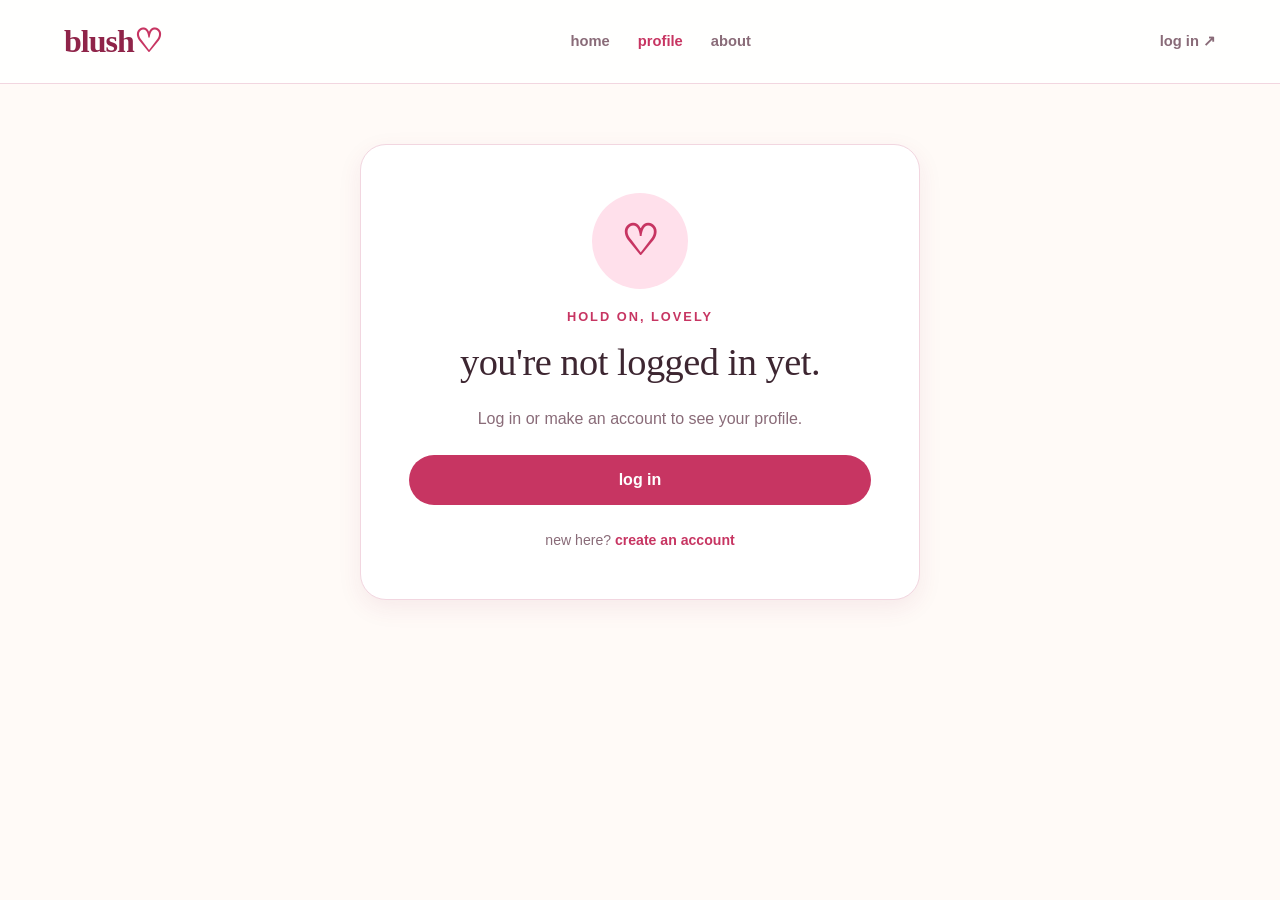
==== pages/profile.html @ 66553f4f "Add Blush pages, styles, scripts, and images" ====
<!DOCTYPE html>
<html lang="en">
<head>
    <meta charset="UTF-8">
    <meta name="viewport" content="width=device-width, initial-scale=1.0">
    <meta name="description" content="Your profile on Blush.">
    <title>Profile — Blush</title>
    <link rel="icon" type="image/jpeg" href="../assets/img/logo.jpg">
    <link rel="stylesheet" href="../src/css/style.css">
</head>
<body>

<header class="topbar">
    <a href="../index.html" class="brand">blush<span>♡</span></a>

    <nav class="main-nav">
        <a href="../index.html">home</a>
        <a href="profile.html" class="active">profile</a>
        <a href="about.html">about</a>
    </nav>

    <a href="login.html" class="login-link">log in ↗</a>
</header>

<main class="profile-layout">

    <!-- Shown when someone is logged in -->
    <section class="profile-card card" id="profile-card" hidden>
        <div class="profile-avatar" id="profile-avatar">b</div>
        <p class="eyebrow">your little corner</p>
        <h1 id="profile-name">lovely</h1>

        <div class="profile-details">
            <p><strong>email</strong></p>
            <p id="profile-email">you@example.com</p>
        </div>

        <a href="../index.html" class="button">back to the feed ♡</a>
        <button type="button" id="logout-button" class="logout-button">log out</button>

        <div class="privacy-controls">
            <p class="eyebrow">privacy controls</p>
            <p class="privacy-text">Everything is saved in this browser only. You're in charge of it.</p>

            <p id="privacy-message" class="form-message" role="status"></p>

            <button type="button" id="delete-posts-button" class="danger-button">delete my posts</button>
            <button type="button" id="delete-account-button" class="danger-button">delete my account</button>
        </div>
    </section>

    <!-- Shown when nobody is logged in -->
    <section class="profile-card card" id="profile-guest" hidden>
        <div class="profile-avatar">♡</div>
        <p class="eyebrow">hold on, lovely</p>
        <h1>you're not logged in yet.</h1>
        <p class="profile-guest-text">Log in or make an account to see your profile.</p>

        <a href="login.html" class="button">log in</a>
        <p class="auth-switch">new here? <a href="signup.html">create an account</a></p>
    </section>

</main>

<script src="../src/js/main.js"></script>
</body>
</html>
---- src/css/style.css ----
/* =====================================
   AIRA'S PRIVACY SOCIAL — DESIGN SYSTEM
   Theme: Blush Pink / Cherry / Soft Luxe
===================================== */

:root {
    --pink: #f7a8c4;
    --pink-light: #fff0f5;
    --pink-soft: #ffe0eb;
    --cherry: #c73562;
    --berry: #8f2449;
    --lavender: #eee5ff;
    --cream: #fffaf7;
    --white: #ffffff;
    --text: #3d2631;
    --text-soft: #896b78;
    --border: #f2d6e0;

    --radius: 18px;
    --shadow: 0 8px 24px rgba(143, 36, 73, 0.08);
}

/* Reset */

* {
    box-sizing: border-box;
    margin: 0;
    padding: 0;
}

html {
    scroll-behavior: smooth;
}

body {
    font-family: Arial, Helvetica, sans-serif;
    background: var(--cream);
    color: var(--text);
    line-height: 1.6;
}

/* Headings */

h1,
h2,
h3 {
    line-height: 1.25;
    letter-spacing: -0.5px;
}

h1 {
    font-size: clamp(2rem, 5vw, 3.5rem);
}

h2 {
    font-size: 1.7rem;
}

p {
    color: var(--text-soft);
}

/* Links */

a {
    color: var(--cherry);
    text-decoration: none;
}

a:hover {
    color: var(--berry);
}

/* Buttons */

button,
.button {
    display: inline-block;
    border: none;
    border-radius: 999px;
    padding: 12px 22px;
    background: var(--cherry);
    color: var(--white);
    font: inherit;
    font-weight: bold;
    cursor: pointer;
    transition: 0.2s ease;
}

button:hover,
.button:hover {
    background: var(--berry);
    transform: translateY(-2px);
}

/* Inputs */

input,
textarea {
    width: 100%;
    padding: 13px 15px;
    border: 1px solid var(--border);
    border-radius: 12px;
    background: var(--white);
    color: var(--text);
    font: inherit;
    outline: none;
}

input:focus,
textarea:focus {
    border-color: var(--pink);
    box-shadow: 0 0 0 3px var(--pink-soft);
}

/* Cards */

.card {
    background: var(--white);
    border: 1px solid var(--border);
    border-radius: var(--radius);
    padding: 24px;
    box-shadow: var(--shadow);
}

/* Small labels */

.eyebrow {
    color: var(--cherry);
    font-size: 0.8rem;
    font-weight: bold;
    letter-spacing: 2px;
    text-transform: uppercase;
}

/* Layout helpers */

.container {
    width: min(1100px, 92%);
    margin-inline: auto;
}

.section {
    padding: 48px 0;
}

/* Selection color */

::selection {
    background: var(--pink);
    color: var(--berry);
}

/* Responsive */

@media (max-width: 600px) {
    .card {
        padding: 18px;
    }

    .section {
        padding: 32px 0;
    }
}
/* =====================================
   BLUSH — SOCIAL FEED
===================================== */

.topbar {
    min-height: 76px;
    padding: 16px 5%;
    display: flex;
    align-items: center;
    justify-content: space-between;
    gap: 24px;
    background: rgba(255, 255, 255, 0.92);
    border-bottom: 1px solid var(--border);
}

.brand {
    color: var(--berry);
    font-family: Georgia, serif;
    font-size: 2rem;
    font-weight: bold;
    letter-spacing: -1px;
}

.brand span {
    color: var(--cherry);
}

.main-nav {
    display: flex;
    gap: 28px;
}

.main-nav a,
.login-link {
    color: var(--text-soft);
    font-size: 0.92rem;
    font-weight: bold;
}

.main-nav a.active,
.main-nav a:hover,
.login-link:hover {
    color: var(--cherry);
}

.feed-layout {
    width: min(1440px, 94%);
    margin: 42px auto;
    display: grid;
    grid-template-columns: 0.85fr 1.6fr 0.9fr;
    align-items: start;
    gap: 28px;
}

.sidebar,
.right-sidebar {
    position: sticky;
    top: 24px;
}

.sidebar h2,
.welcome-card h2 {
    margin: 14px 0;
    font-family: Georgia, serif;
    font-weight: normal;
}

.sidebar > p:not(.eyebrow) {
    font-size: 0.95rem;
}

.privacy-note {
    display: flex;
    gap: 12px;
    margin: 28px 0;
    padding: 16px;
    background: var(--pink-light);
    border: 1px solid var(--border);
    border-radius: var(--radius);
}

.privacy-note > span {
    color: var(--cherry);
    font-size: 1.5rem;
}

.privacy-note strong {
    font-size: 0.9rem;
}

.privacy-note p {
    font-size: 0.8rem;
    margin-top: 4px;
}

.text-link {
    font-size: 0.9rem;
    font-weight: bold;
}

.feed-heading {
    display: flex;
    align-items: end;
    justify-content: space-between;
    gap: 12px;
    margin-bottom: 22px;
}

.feed-heading h1 {
    margin-top: 8px;
    font-family: Georgia, serif;
    font-size: clamp(1.7rem, 3vw, 2.5rem);
    font-weight: normal;
}

.online-label {
    color: var(--cherry);
    font-size: 0.8rem;
    white-space: nowrap;
}

.composer,
.post-card,
.welcome-card {
    background: var(--white);
    border: 1px solid var(--border);
    border-radius: var(--radius);
    padding: 22px;
    box-shadow: var(--shadow);
}

.composer {
    margin-bottom: 24px;
}

.composer label {
    display: block;
    margin-bottom: 12px;
    font-weight: bold;
}

.composer textarea {
    resize: vertical;
    min-height: 100px;
}

.composer-bottom {
    display: flex;
    align-items: center;
    justify-content: space-between;
    gap: 12px;
    margin-top: 16px;
}

.composer-bottom span {
    color: var(--text-soft);
    font-size: 0.78rem;
}

.post-list {
    display: grid;
    gap: 18px;
}

.post-user {
    display: flex;
    align-items: center;
    gap: 12px;
}

.avatar {
    width: 44px;
    height: 44px;
    display: grid;
    place-items: center;
    flex-shrink: 0;
    border-radius: 50%;
    font-family: Georgia, serif;
    font-size: 1.2rem;
    font-weight: bold;
    text-transform: uppercase;
}

.avatar-pink {
    background: var(--pink-soft);
    color: var(--cherry);
}

.avatar-lavender {
    background: var(--lavender);
    color: #72539d;
}

.avatar-cream {
    background: #f8eadc;
    color: #8d6248;
}

.post-user strong {
    font-size: 0.95rem;
}

.post-user p {
    font-size: 0.78rem;
}

.post-text {
    margin: 20px 0;
    color: var(--text);
    line-height: 1.8;
    overflow-wrap: anywhere;
}

.post-actions {
    display: flex;
    align-items: center;
    gap: 12px;
    border-top: 1px solid var(--border);
    padding-top: 14px;
}

.post-actions button {
    padding: 8px 14px;
    background: var(--pink-light);
    color: var(--cherry);
    font-size: 0.83rem;
}

.post-actions button:hover,
.post-actions button.liked {
    background: var(--pink-soft);
}

.welcome-card {
    text-align: center;
    background: linear-gradient(160deg, #fff 25%, var(--pink-light));
}

.welcome-heart {
    display: block;
    color: var(--cherry);
    font-size: 2.4rem;
    margin-bottom: 12px;
}

.welcome-card > p:not(.eyebrow) {
    font-size: 0.9rem;
    margin-bottom: 20px;
}

.welcome-card .button {
    display: block;
    padding: 12px;
    font-size: 0.85rem;
}

.welcome-card .small-note {
    margin: 18px 0 0 !important;
    font-size: 0.78rem !important;
}

.manifesto {
    margin-top: 24px;
    padding: 18px;
    background: var(--lavender);
    border-radius: var(--radius);
}

.manifesto .eyebrow {
    margin-bottom: 12px;
}

.manifesto p:not(.eyebrow) {
    color: #624a82;
    font-family: Georgia, serif;
    font-size: 1.05rem;
}

.site-footer {
    display: flex;
    flex-wrap: wrap;
    justify-content: space-between;
    gap: 12px;
    padding: 24px 5%;
    border-top: 1px solid var(--border);
    font-size: 0.8rem;
}

.site-footer a {
    font-weight: bold;
}

@media (max-width: 1050px) {
    .feed-layout {
        grid-template-columns: 0.8fr 1.6fr;
    }

    .right-sidebar {
        position: static;
        grid-column: 1 / -1;
        display: grid;
        grid-template-columns: 1fr 1fr;
        gap: 18px;
    }

    .manifesto {
        margin-top: 0;
    }
}

@media (max-width: 680px) {
    .topbar {
        flex-wrap: wrap;
        padding: 14px 5%;
    }

    .brand {
        font-size: 1.7rem;
    }

    .main-nav {
        order: 3;
        width: 100%;
        justify-content: space-between;
        gap: 12px;
        padding-top: 10px;
        border-top: 1px solid var(--border);
    }

    .feed-layout {
        grid-template-columns: 1fr;
        margin: 24px auto;
        gap: 24px;
    }

    .sidebar {
        position: static;
    }

    .sidebar h2 br {
        display: none;
    }

    .feed-heading {
        align-items: start;
        flex-direction: column;
    }

    .right-sidebar {
        grid-column: auto;
        grid-template-columns: 1fr;
    }

    .site-footer {
        flex-direction: column;
    }
}
/* =====================================
   BLUSH — LOGIN AND SIGNUP PAGES
===================================== */

.auth-page {
    min-height: 100vh;
    background:
        radial-gradient(ellipse at 12% 15%, #ffe0eb 0, transparent 36%),
        radial-gradient(ellipse at 90% 85%, #eee5ff 0, transparent 34%),
        var(--cream);
}

.auth-layout {
    width: min(1050px, 90%);
    min-height: calc(100vh - 76px);
    margin: auto;
    padding: 60px 0;
    display: grid;
    grid-template-columns: 1fr 0.9fr;
    align-items: center;
    gap: 70px;
}

.auth-intro h1 {
    margin: 18px 0;
    font-family: Georgia, serif;
    font-weight: normal;
    font-size: clamp(2.8rem, 5vw, 4.7rem);
    line-height: 1.1;
}

.auth-intro h1 span {
    color: var(--cherry);
    font-style: italic;
}

.auth-intro > p:not(.eyebrow) {
    max-width: 420px;
    font-size: 1.05rem;
}

.auth-decoration {
    display: flex;
    align-items: center;
    gap: 16px;
    margin-top: 42px;
    color: var(--cherry);
}

.auth-decoration span {
    width: 58px;
    height: 58px;
    display: grid;
    place-items: center;
    border-radius: 50%;
    background: var(--pink-soft);
    font-size: 2rem;
}

.auth-decoration p {
    color: var(--berry);
    font-family: Georgia, serif;
    font-size: 1.15rem;
    font-style: italic;
}

.auth-card {
    padding: clamp(24px, 4vw, 42px);
    border-radius: 26px;
    background: rgba(255, 255, 255, 0.92);
}

.auth-card h2 {
    margin-top: 12px;
    font-family: Georgia, serif;
    font-size: 2rem;
    font-weight: normal;
}

.auth-description {
    margin-top: 8px;
    font-size: 0.92rem;
}

#login-form,
#signup-form {
    margin-top: 28px;
}

.form-field {
    margin-bottom: 20px;
}

.form-field label {
    display: block;
    margin-bottom: 8px;
    font-size: 0.88rem;
    font-weight: bold;
}

.form-field input {
    min-height: 48px;
}

.auth-submit {
    width: 100%;
    margin-top: 8px;
    padding: 14px;
}

.auth-switch {
    margin-top: 24px;
    text-align: center;
    font-size: 0.88rem;
}

.auth-switch a {
    font-weight: bold;
}

.auth-footnote {
    margin-top: 30px;
    padding-top: 18px;
    border-top: 1px solid var(--border);
    text-align: center;
    font-size: 0.78rem;
}

.form-message {
    margin: 12px 0;
    font-size: 0.88rem;
}

.form-message:empty {
    display: none;
}

@media (max-width: 760px) {
    .auth-layout {
        grid-template-columns: 1fr;
        gap: 32px;
        padding: 36px 0;
    }

    .auth-intro h1 {
        font-size: 3rem;
    }

    .auth-decoration {
        margin-top: 24px;
    }

    .auth-card {
        width: 100%;
    }
}
/* =====================================
   BLUSH — FORM MESSAGES
   ===================================== */

.form-message.show {
    display: block;
    padding: 10px 14px;
    border-radius: 12px;
    font-weight: bold;
}

.form-message.error {
    background: #ffe5ea;
    color: #a3153f;
    border: 1px solid #f5b5c4;
}

.form-message.success {
    background: #eaf7ee;
    color: #2b6b44;
    border: 1px solid #b9e0c6;
}
/* =====================================
   BLUSH — PROFILE PAGE
   ===================================== */

[hidden] {
    display: none !important;
}

.profile-layout {
    width: min(560px, 90%);
    margin: 60px auto;
}

.profile-card {
    text-align: center;
    padding: clamp(28px, 5vw, 48px);
    border-radius: 26px;
}

.profile-avatar {
    width: 96px;
    height: 96px;
    margin: 0 auto 18px;
    display: grid;
    place-items: center;
    border-radius: 50%;
    background: var(--pink-soft);
    color: var(--cherry);
    font-family: Georgia, serif;
    font-size: 2.6rem;
    font-weight: bold;
    text-transform: uppercase;
}

.profile-card h1 {
    margin: 10px 0 20px;
    font-family: Georgia, serif;
    font-size: clamp(1.8rem, 5vw, 2.4rem);
    font-weight: normal;
    overflow-wrap: anywhere;
}

.profile-details {
    margin: 0 0 26px;
    padding: 16px;
    background: var(--pink-light);
    border: 1px solid var(--border);
    border-radius: var(--radius);
    font-size: 0.9rem;
    overflow-wrap: anywhere;
}

.profile-guest-text {
    margin-bottom: 24px;
}

.profile-card .button {
    display: block;
    width: 100%;
    text-align: center;
}

.logout-button {
    margin-top: 12px;
    width: 100%;
    background: transparent;
    color: var(--cherry);
    border: 1px solid var(--border);
}
/* =====================================
   BLUSH — ABOUT PAGE
   ===================================== */

.about-layout {
    width: min(1000px, 90%);
    margin: 50px auto;
}

.about-hero {
    text-align: center;
    max-width: 720px;
    margin: 0 auto 50px;
}

.about-hero h1 {
    margin: 16px 0 20px;
    font-family: Georgia, serif;
    font-weight: normal;
}

.about-hero h1 span {
    color: var(--cherry);
    font-style: italic;
}

.about-grid {
    display: grid;
    grid-template-columns: repeat(3, 1fr);
    gap: 20px;
    margin-bottom: 50px;
}

.about-card {
    text-align: center;
}

.about-icon {
    display: grid;
    place-items: center;
    width: 52px;
    height: 52px;
    margin: 0 auto 14px;
    border-radius: 50%;
    background: var(--pink-soft);
    color: var(--cherry);
    font-size: 1.5rem;
}

.about-card h2 {
    margin-bottom: 8px;
    font-family: Georgia, serif;
    font-size: 1.3rem;
    font-weight: normal;
}

.about-promise {
    padding: clamp(24px, 4vw, 40px);
    margin-bottom: 50px;
    background: var(--lavender);
    border-radius: 26px;
}

.about-promise h2 {
    margin: 10px 0 18px;
    font-family: Georgia, serif;
    font-weight: normal;
}

.about-promise ul {
    display: grid;
    gap: 10px;
    padding-left: 20px;
    color: var(--text);
}

.about-note {
    margin-top: 22px;
    padding-top: 16px;
    border-top: 1px solid rgba(98, 74, 130, 0.2);
    font-size: 0.85rem;
}

.about-cta {
    text-align: center;
}

.about-cta h2 {
    margin-bottom: 16px;
    font-family: Georgia, serif;
    font-weight: normal;
}

@media (max-width: 760px) {
    .about-grid {
        grid-template-columns: 1fr;
    }
}
/* =====================================
   BLUSH — IMAGES
   ===================================== */

.avatar {
    overflow: hidden;
}

.avatar img {
    width: 100%;
    height: 100%;
    object-fit: cover;
    display: block;
}

.sidebar-banner {
    width: 100%;
    height: 170px;
    object-fit: cover;
    border-radius: var(--radius);
    margin-bottom: 20px;
    box-shadow: var(--shadow);
}

.about-image {
    display: block;
    width: 100%;
    max-height: 380px;
    object-fit: cover;
    border-radius: 26px;
    margin: 0 auto 50px;
    box-shadow: var(--shadow);
}
/* =====================================
   BLUSH — PRIVACY CONTROLS
   ===================================== */

.privacy-controls {
    margin-top: 28px;
    padding-top: 22px;
    border-top: 1px solid var(--border);
}

.privacy-text {
    margin: 8px 0 14px;
    font-size: 0.85rem;
}

.danger-button {
    display: block;
    width: 100%;
    margin-top: 10px;
    background: transparent;
    color: #a3153f;
    border: 1px solid #f5b5c4;
}

.danger-button:hover {
    background: #ffe5ea;
}
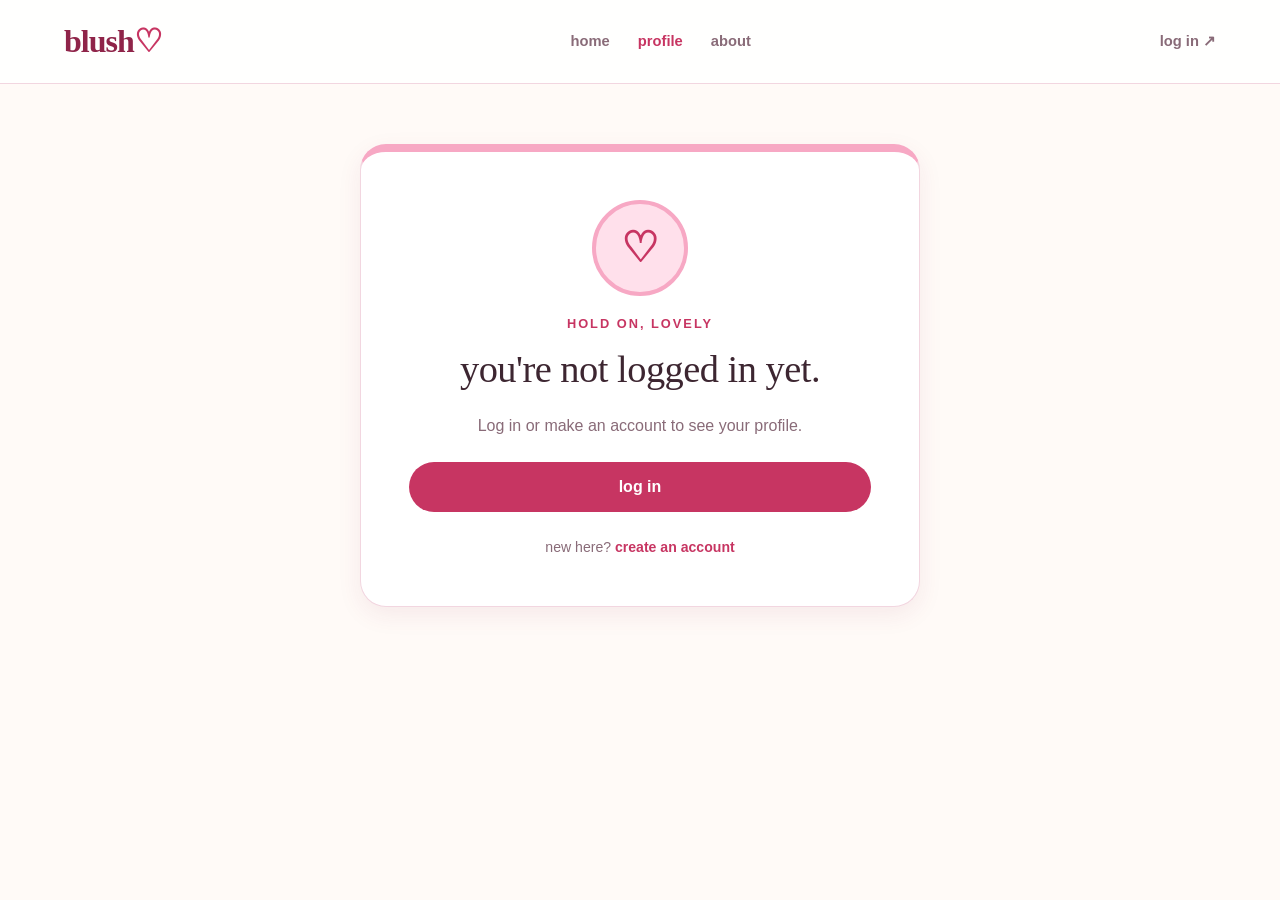
==== commit 3e533af8: "yada" ====
--- a/pages/profile.html
+++ b/pages/profile.html
@@ -29,11 +29,60 @@
         <div class="profile-avatar" id="profile-avatar">b</div>
         <p class="eyebrow">your little corner</p>
         <h1 id="profile-name">lovely</h1>
+        <p class="profile-bio" id="profile-bio" hidden></p>
+
+        <p id="profile-message" class="form-message" role="status"></p>
 
         <div class="profile-details">
             <p><strong>email</strong></p>
             <p id="profile-email">you@example.com</p>
         </div>
+
+        <button type="button" id="edit-profile-button" class="secondary-button">edit profile ✎</button>
+
+        <form id="edit-profile-form" class="edit-form" hidden>
+            <div class="form-field">
+                <label for="edit-name">display name</label>
+                <input type="text" id="edit-name" maxlength="40" required>
+            </div>
+
+            <div class="form-field">
+                <label for="edit-bio">bio</label>
+                <textarea id="edit-bio" maxlength="160" rows="3" placeholder="say something about yourself (max 160 characters)"></textarea>
+            </div>
+
+            <div class="form-field">
+                <label for="edit-photo">profile photo</label>
+                <div class="photo-row">
+                    <div class="avatar-preview" id="avatar-preview">b</div>
+                    <div class="photo-actions">
+                        <input type="file" id="edit-photo" accept="image/*">
+                        <button type="button" id="remove-photo-button" class="secondary-button">remove photo</button>
+                    </div>
+                </div>
+            </div>
+
+            <div class="form-field">
+                <fieldset class="color-field">
+                    <legend>profile color</legend>
+                    <div class="color-options">
+                        <label class="color-option"><input type="radio" name="profile-color" value="#f7a8c4" aria-label="blush pink" checked><span style="background:#f7a8c4"></span></label>
+                        <label class="color-option"><input type="radio" name="profile-color" value="#c73562" aria-label="cherry"><span style="background:#c73562"></span></label>
+                        <label class="color-option"><input type="radio" name="profile-color" value="#b9a2f0" aria-label="lavender"><span style="background:#b9a2f0"></span></label>
+                        <label class="color-option"><input type="radio" name="profile-color" value="#f6c6a0" aria-label="peach"><span style="background:#f6c6a0"></span></label>
+                        <label class="color-option"><input type="radio" name="profile-color" value="#a8d8c0" aria-label="mint"><span style="background:#a8d8c0"></span></label>
+                        <label class="color-option"><input type="radio" name="profile-color" value="#a9cdf0" aria-label="sky blue"><span style="background:#a9cdf0"></span></label>
+                    </div>
+                </fieldset>
+            </div>
+
+            <p id="edit-message" class="form-message" role="status"></p>
+
+            <div class="edit-actions">
+                <button type="submit">save ♡</button>
+                <button type="button" id="cancel-edit-button" class="secondary-button">cancel</button>
+            </div>
+        </form>
 
         <a href="../index.html" class="button">back to the feed ♡</a>
         <button type="button" id="logout-button" class="logout-button">log out</button>
--- a/src/css/style.css
+++ b/src/css/style.css
@@ -923,4 +923,155 @@
 
 .danger-button:hover {
     background: #ffe5ea;
+}
+/* =====================================
+   BLUSH — EDIT PROFILE
+   ===================================== */
+
+.profile-card {
+    border-top: 8px solid var(--profile-color, var(--pink));
+}
+
+.profile-avatar {
+    overflow: hidden;
+    border: 4px solid var(--profile-color, var(--pink));
+}
+
+.profile-avatar img {
+    width: 100%;
+    height: 100%;
+    object-fit: cover;
+    display: block;
+}
+
+.profile-bio {
+    margin: -8px 0 20px;
+    color: var(--text);
+    font-size: 0.95rem;
+    overflow-wrap: anywhere;
+}
+
+.secondary-button {
+    display: block;
+    width: 100%;
+    margin-top: 12px;
+    background: var(--pink-light);
+    color: var(--cherry);
+    border: 1px solid var(--border);
+}
+
+.secondary-button:hover {
+    background: var(--pink-soft);
+}
+
+.edit-form {
+    margin: 20px 0;
+    padding: 20px;
+    text-align: left;
+    background: var(--pink-light);
+    border: 1px solid var(--border);
+    border-radius: var(--radius);
+}
+
+.edit-form textarea {
+    resize: vertical;
+    min-height: 80px;
+}
+
+.photo-row {
+    display: flex;
+    align-items: center;
+    gap: 16px;
+}
+
+.avatar-preview {
+    width: 72px;
+    height: 72px;
+    flex-shrink: 0;
+    display: grid;
+    place-items: center;
+    overflow: hidden;
+    border-radius: 50%;
+    background: var(--pink-soft);
+    color: var(--cherry);
+    font-family: Georgia, serif;
+    font-size: 1.8rem;
+    font-weight: bold;
+    text-transform: uppercase;
+}
+
+.avatar-preview img {
+    width: 100%;
+    height: 100%;
+    object-fit: cover;
+    display: block;
+}
+
+.photo-actions {
+    flex: 1;
+    min-width: 0;
+}
+
+.photo-actions .secondary-button {
+    padding: 8px 14px;
+    font-size: 0.83rem;
+}
+
+.color-field {
+    border: none;
+    padding: 0;
+}
+
+.color-field legend {
+    margin-bottom: 8px;
+    font-size: 0.88rem;
+    font-weight: bold;
+}
+
+.color-options {
+    display: flex;
+    flex-wrap: wrap;
+    gap: 14px;
+}
+
+.color-option {
+    position: relative;
+    cursor: pointer;
+}
+
+.color-option input {
+    position: absolute;
+    width: 0;
+    height: 0;
+    padding: 0;
+    opacity: 0;
+}
+
+.color-option span {
+    display: block;
+    width: 34px;
+    height: 34px;
+    border-radius: 50%;
+    border: 3px solid var(--white);
+    box-shadow: 0 0 0 1px var(--border);
+}
+
+.color-option input:checked + span {
+    box-shadow: 0 0 0 3px var(--cherry);
+}
+
+.color-option input:focus-visible + span {
+    outline: 2px solid var(--berry);
+    outline-offset: 3px;
+}
+
+.edit-actions {
+    display: flex;
+    gap: 10px;
+    margin-top: 18px;
+}
+
+.edit-actions button {
+    flex: 1;
+    margin-top: 0;
 }
